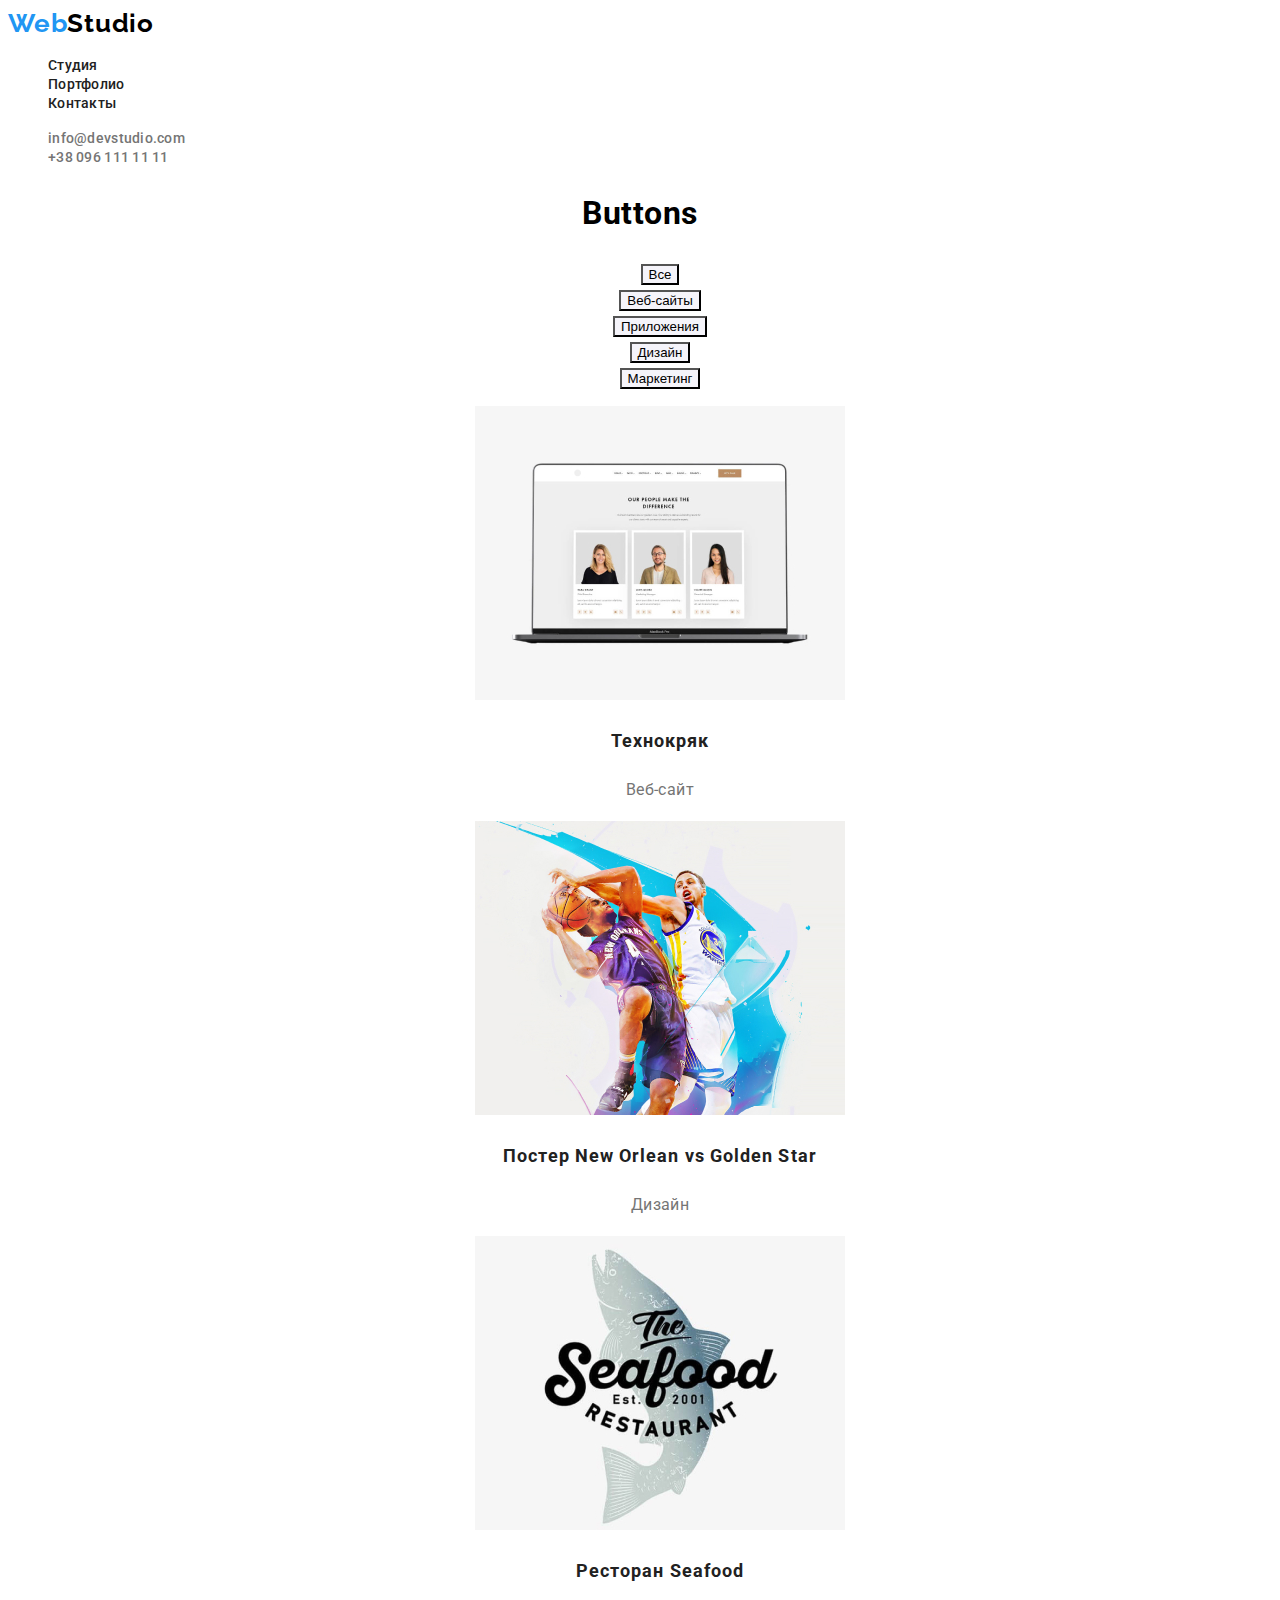
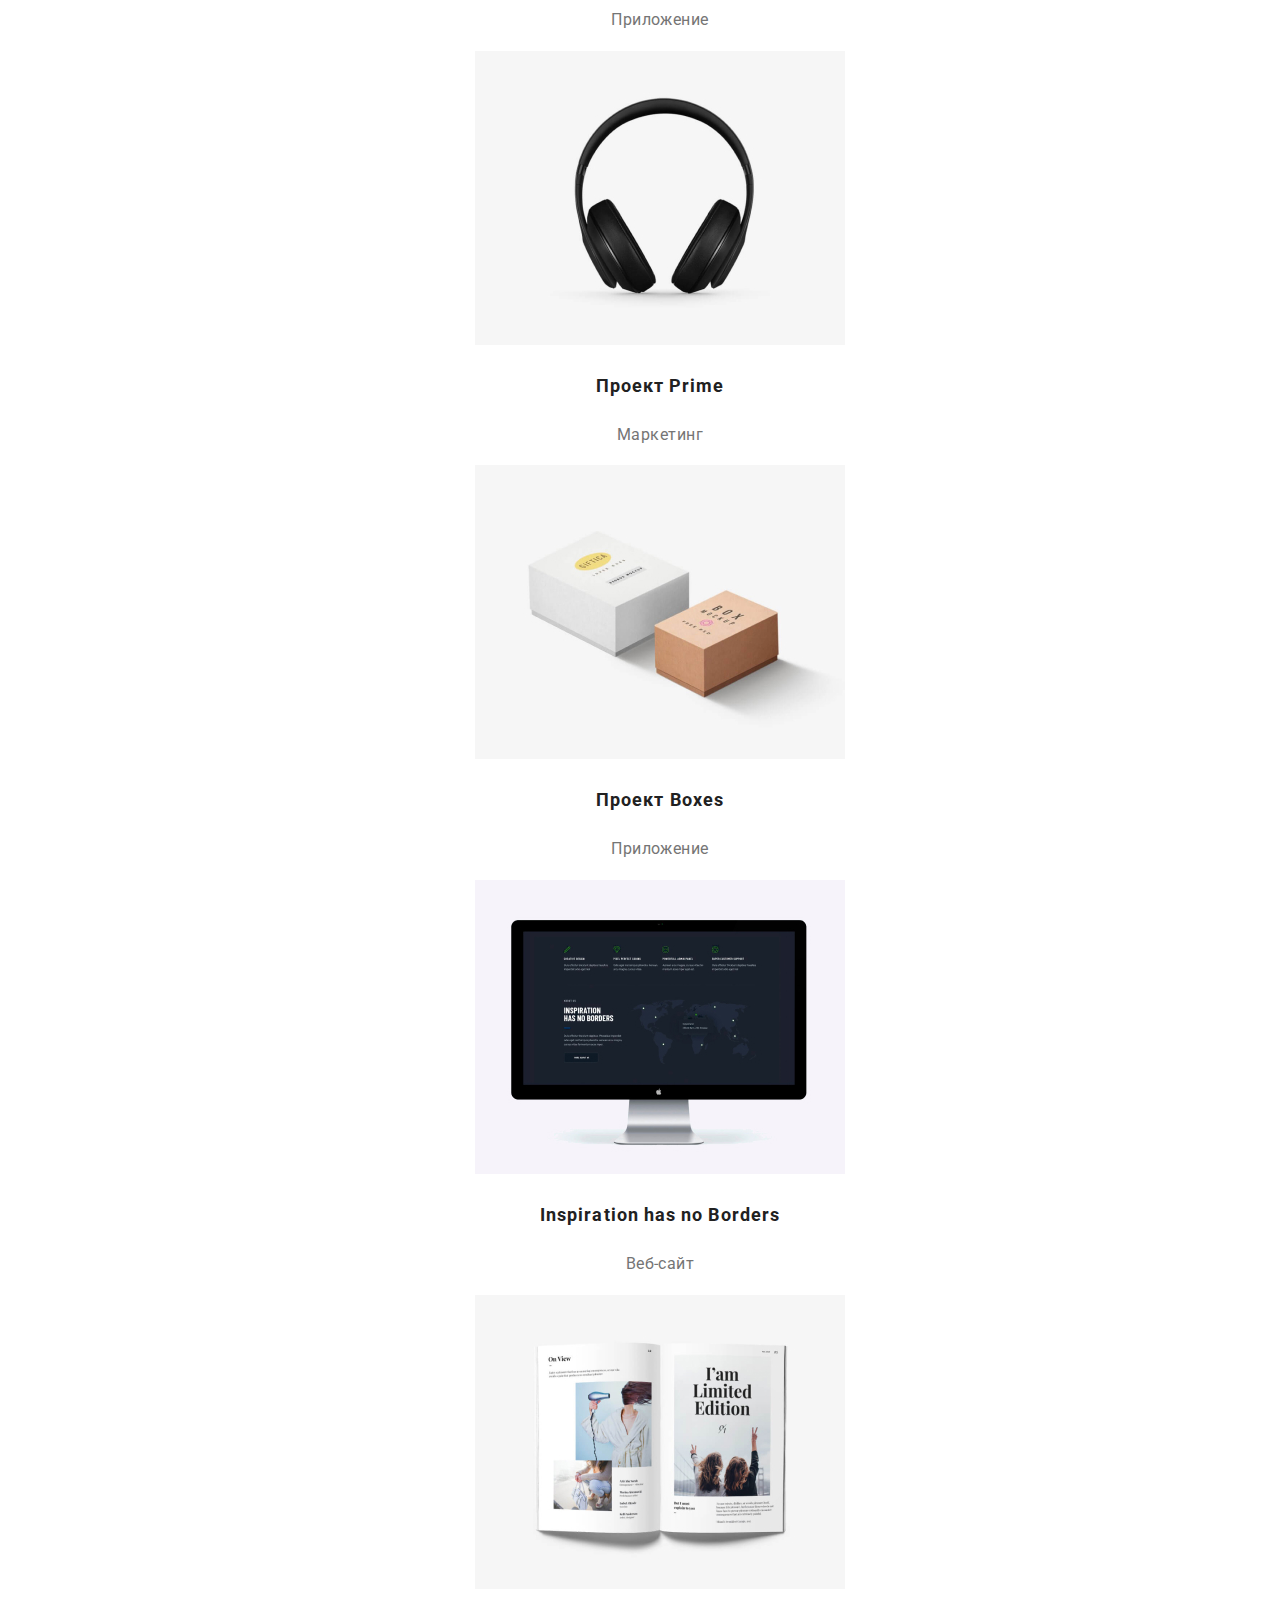
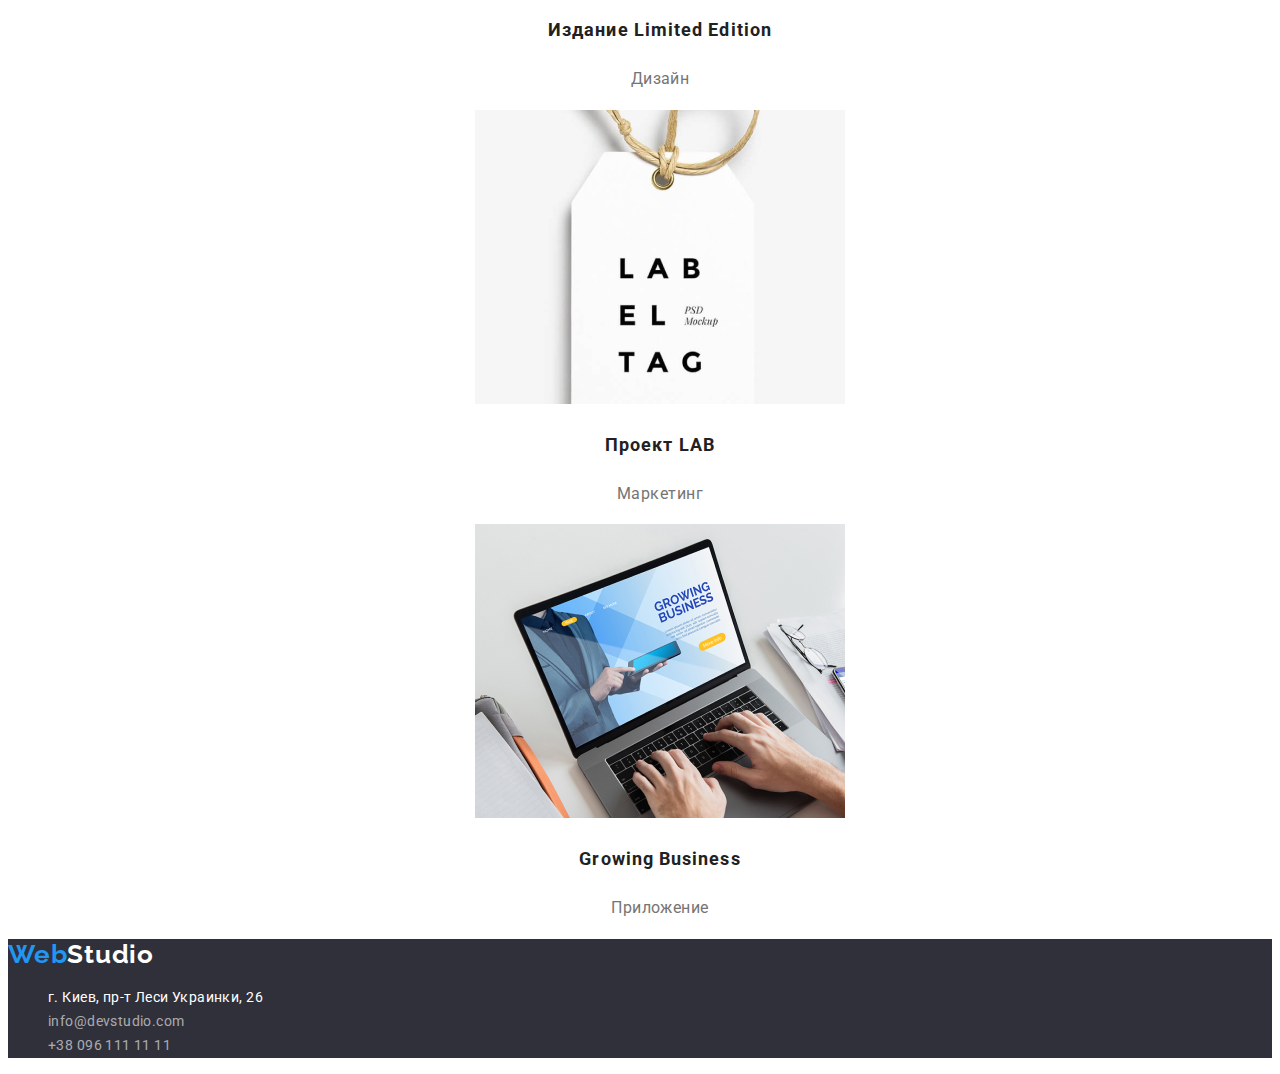
==== portfolio.html @ 96b34885 "Start" ====
<!DOCTYPE html>
<html lang="en">

<head>
    <meta charset="UTF-8">
    <meta http-equiv="X-UA-Compatible" content="IE=edge">
    <meta name="viewport" content="width=device-width, initial-scale=1.0">
    <title>Document</title>
    <link rel="preconnect" href="https://fonts.googleapis.com">
    <link rel="preconnect" href="https://fonts.gstatic.com" crossorigin>
    <link
        href="https://fonts.googleapis.com/css2?family=Raleway:wght@700&family=Roboto:wght@400;500;700;900&display=swap"
        rel="stylesheet">
    <link rel="stylesheet" href="./css/styles.css" />
</head>

<body>
    <header class="page-header">
        <nav class="navigation">
            <a class="logo link" href="./index.html"><span class="web">Web</span>Studio</a>

            <ul class="menu list">
                <li class="menu-item"><a class="menu-link link" href="./index.html">Студия</a></li>
                <li class="menu-item"><a class="menu-link link" href="./portfolio.html">Портфолио</a></li>
                <li class="menu-item"><a class="menu-link link" href="">Контакты</a></li>
            </ul>
        </nav>

        <ul class="list">
            <li class="menu-contact"><a class="mail link" href="mailto:info@devstudio.com">info@devstudio.com</a></li>
            <li class="menu-contact"><a class="phone-number link" href="tel:+380961111111">+38 096 111 11 11</a></li>

        </ul>


    </header>
    
    <main>
        <!--Список кнопок-->
<section class="buttons">
    <h1 class="main-button">Buttons</h1>

    <ul class="button-list list">
        <li class="button-item"><button class="button-portfolio button">Все</button></li>
        <li class="button-item"><button class="button-portfolio button">Веб-сайты</button></li>
        <li class="button-item"><button class="button-portfolio button">Приложения</button></li>
        <li class="button-item"><button class="button-portfolio button">Дизайн</button></li>
        <li class="button-item"><button class="button-portfolio button">Маркетинг</button></li>
    </ul>


    <!--Список работ-->

    <ul class="projects-list list">
        <li class="projects-item"><img src="./images/komputer.jpg" alt="ноутбук" width="370">
        <h2 class="project-name">Технокряк</h2>
        <p class="project-type">Веб-сайт</p>
        </li>

        <li class="projects-list list"><img src="./images/basketball.jpg" alt="баскетбол" width="370">
            <h2 class="project-name">Постер New Orlean vs Golden Star</h2>
            <p class="project-type">Дизайн</p>
        </li>

        <lic lass="projects-list list"><img src="./images/seafood.jpg" alt="лого Ресторан Seafood" width="370">
            <h2 class="project-name">Ресторан Seafood</h2>
            <p class="project-type">Приложение</p>
        </lic>

        <li class="projects-list list"><img src="./images/earphones.jpg" alt="наушники" width="370">
            <h2 class="project-name">Проект Prime</h2>
            <p class="project-type">Маркетинг</p>
        </li>

        <li class="projects-list list"><img src="./images/boxes.jpg" alt="две коробки" width="370">
            <h2 class="project-name">Проект Boxes</h2>
            <p class="project-type">Приложение</p>
        </li>

        <li class="projects-list list"><img src="./images/pk.jpg" alt="монитор" width="370">
            <h2 class="project-name">Inspiration has no Borders</h2>
            <p class="project-type">Веб-сайт</p>
        </li>

        <li class="projects-list list"><img src="./images/book.jpg" alt="журнал" width="370">
            <h2 class="project-name">Издание Limited Edition</h2>
            <p class="project-type">Дизайн</p>
        </li>

        <li class="projects-list list"><img src="./images/birka.jpg" alt="бирка" width="370">
            <h2 class="project-name">Проект LAB</h2>
            <p class="project-type">Маркетинг</p>
        </li>

        <li class="projects-list list"><img src="./images/laptop.jpg" alt="ноутбук" width="370">
            <h2 class="project-name">Growing Business</h2>
            <p class="project-type">Приложение</p>
        </li>
    </ul>

</section>
    </main>
    
    
    <!--футер-->
    
    <footer>
    
        <a class="logo web-footer link" href="./index.html">Web<span class="studio">Studio</span></Studio></a>

    
        <address class="adres">
    
            <ul class="adres-list list">
                <li class="adres-item"><a class="nav-link link" href="https://goo.gl/maps/8EkQ3KVRZ2arSs8y7">г. Киев, пр-т
                        Леси Украинки, 26</a></li>
                <li class="adres-item"><a class=" mail-link link" href="mailto:info@devstudio.com">info@devstudio.com</a>
                </li>
                <li class="adres-item"><a class="tel-link link" href="tel:+380961111111">+38 096 111 11 11</a></li>
    
            </ul>
    
        </address>
    
    
    
    
    </footer>
    </body>
    
    </html>
---- css/styles.css ----
:root {
    --accent-color:#2196F3;
    --accent-color-black:#212121;
    --accent-color-gray:#757575;
}




.list{
    list-style: none;
}

.link{
    text-decoration: none;
}

body{
    font-family: 'Roboto',sans-serif;
    font-weight: 500;
    

}

.logo{
    font-family: 'Raleway', sans-serif;
    font-weight: 700;
    font-size: 26px;
    line-height: 1.2;
   letter-spacing: 0.03em;
   color: #000;
}

.web{
    color:var(--accent-color);
}

.menu-link{
    
    
    
    font-size: 14px;
    line-height: 1.14;
    letter-spacing: 0.02em;
    
    color: var(--accent-color-black);
}

.menu-link:hover,
.menu-link:focus{
    color:var(--accent-color);
}

.phone-number{
    
    
    font-size: 14px;
    line-height: 1.14;
    letter-spacing: 0.02em;
    
    color:var(--accent-color-gray);
}

.mail{
    
    
    font-size: 14px;
    line-height: 1.14;
    letter-spacing: 0.02em;
    
    color:var(--accent-color-gray);
}

.phone-number:hover,
.phone-number:focus{
    color:var(--accent-color);;
}

.mail:hover,
.mail:focus {
    color:var(--accent-color);
}

/*hero*/

.hero{
    text-transform: uppercase;
    background-color: #2F303A;
}

.hero-text{
    
   
    font-weight: 900;
    font-size: 44px;
    line-height: 1.36;
    letter-spacing: 0.06em;
    color: #FFFFFF;
}

.modal-btn{
    
   
    font-weight: 700;
    font-size: 16px;
    line-height: 1.875;
    letter-spacing: 0.06em;
    cursor: pointer;
    color: #FFFFFF;
    background: var(--accent-color);
}
.modal-btn:hover,
.modal-btn:focus{
    background:var(--accent-color);
    color: #ffffff;
}

/*benefits*/

.suptitle-benefits{
    
    
    font-weight: 700;
    font-size: 14px;
    line-height: 1.14;
    letter-spacing: 0.03em;
    text-transform: uppercase;
    
    color: var(--accent-color-black);
}

.suptitle-benefits-list{
    
    
    font-weight: 400;
    font-size: 14px;
    line-height: 1.71;
    letter-spacing: 0.03em;
    
    color:var(--accent-color-gray);
}

/*our-work*/

.our-work{
    
    
    font-weight: 700;
    font-size: 36px;
    line-height: 1.66;
    text-align: center;
    letter-spacing: 0.03em;
    
    color: var(--accent-color-black);
}

/*our-team*/

.our-team-section{
    background: #F5F4FA;
}

.our-team-element{
    background: #FFFFFF;
}

.our-team{
    
    
    font-weight: 700;
    font-size: 36px;
    line-height: 1.16;
    text-align: center;
    letter-spacing: 0.03em;
    color: var(--accent-color-black);
    
}

.our-team-worker{
    
    
    
    font-size: 16px;
    line-height: 1.18;
    letter-spacing: 0.03em;
    
    color: var(--accent-color-black);
}

.our-team-prof{
    
    
    font-weight: 400;
    font-size: 16px;
    line-height: 1.18;
    letter-spacing: 0.03em;
    
    color:var(--accent-color-gray);
}

/*futter*/
footer{
    background-color: #2F303A;
}
.web-footer{
    color: var(--accent-color);
}

.studio{
    color: #FFFFFF;
}

.adres{
    font-style: normal;


}
.nav-link{
    
    
    font-weight: 400;
    font-size: 14px;
    line-height: 1.71;
    letter-spacing: 0.03em;
    
    color: #FFFFFF;
}

.nav-link:hover,
.nav-link:focus{
   color: var(--accent-color)
}

.mail-link {
    
    
    font-weight: 400;
    font-size: 14px;
    line-height: 1.71;
       
    letter-spacing: 0.03em;

    color: rgba(255, 255, 255, 0.6);
}

.mail-link:hover,
.mail-link:focus {
    color:var(--accent-color)
}

.tel-link {
    
    
    font-weight: 400;
    font-size: 14px;
    line-height: 1.71;
    letter-spacing: 0.03em;

    color: rgba(255, 255, 255, 0.6);
    ;
}

.tel-link:hover,
.tel-link:focus {
    color: var(--accent-color)
}

/*----------portfolio---------*/

/*---body---*/

.buttons{
    
    font-size: 16px;
    line-height: 1.62;
    text-align: center;
    letter-spacing: 0.03em;
    
    *color: #FFFFFF;
    
    
}

.button-portfolio{
    background: #F5F4FA;
}

.button-portfolio:hover,
.button-portfolio:focus{
    color: #FFFFFF;
    background: var(--accent-color);
    cursor: pointer;
}

/*---projects---*/

.project-name {
    
    font-weight: 700;
    font-size: 18px;
    line-height: 2;
    letter-spacing: 0.06em;
    
    color:var(--accent-color-black);

}

.project-type{
    
    font-weight: 400;
    font-size: 16px;
    line-height: 1.87;
    letter-spacing: 0.03em;
    
    color: var(--accent-color-gray);
}
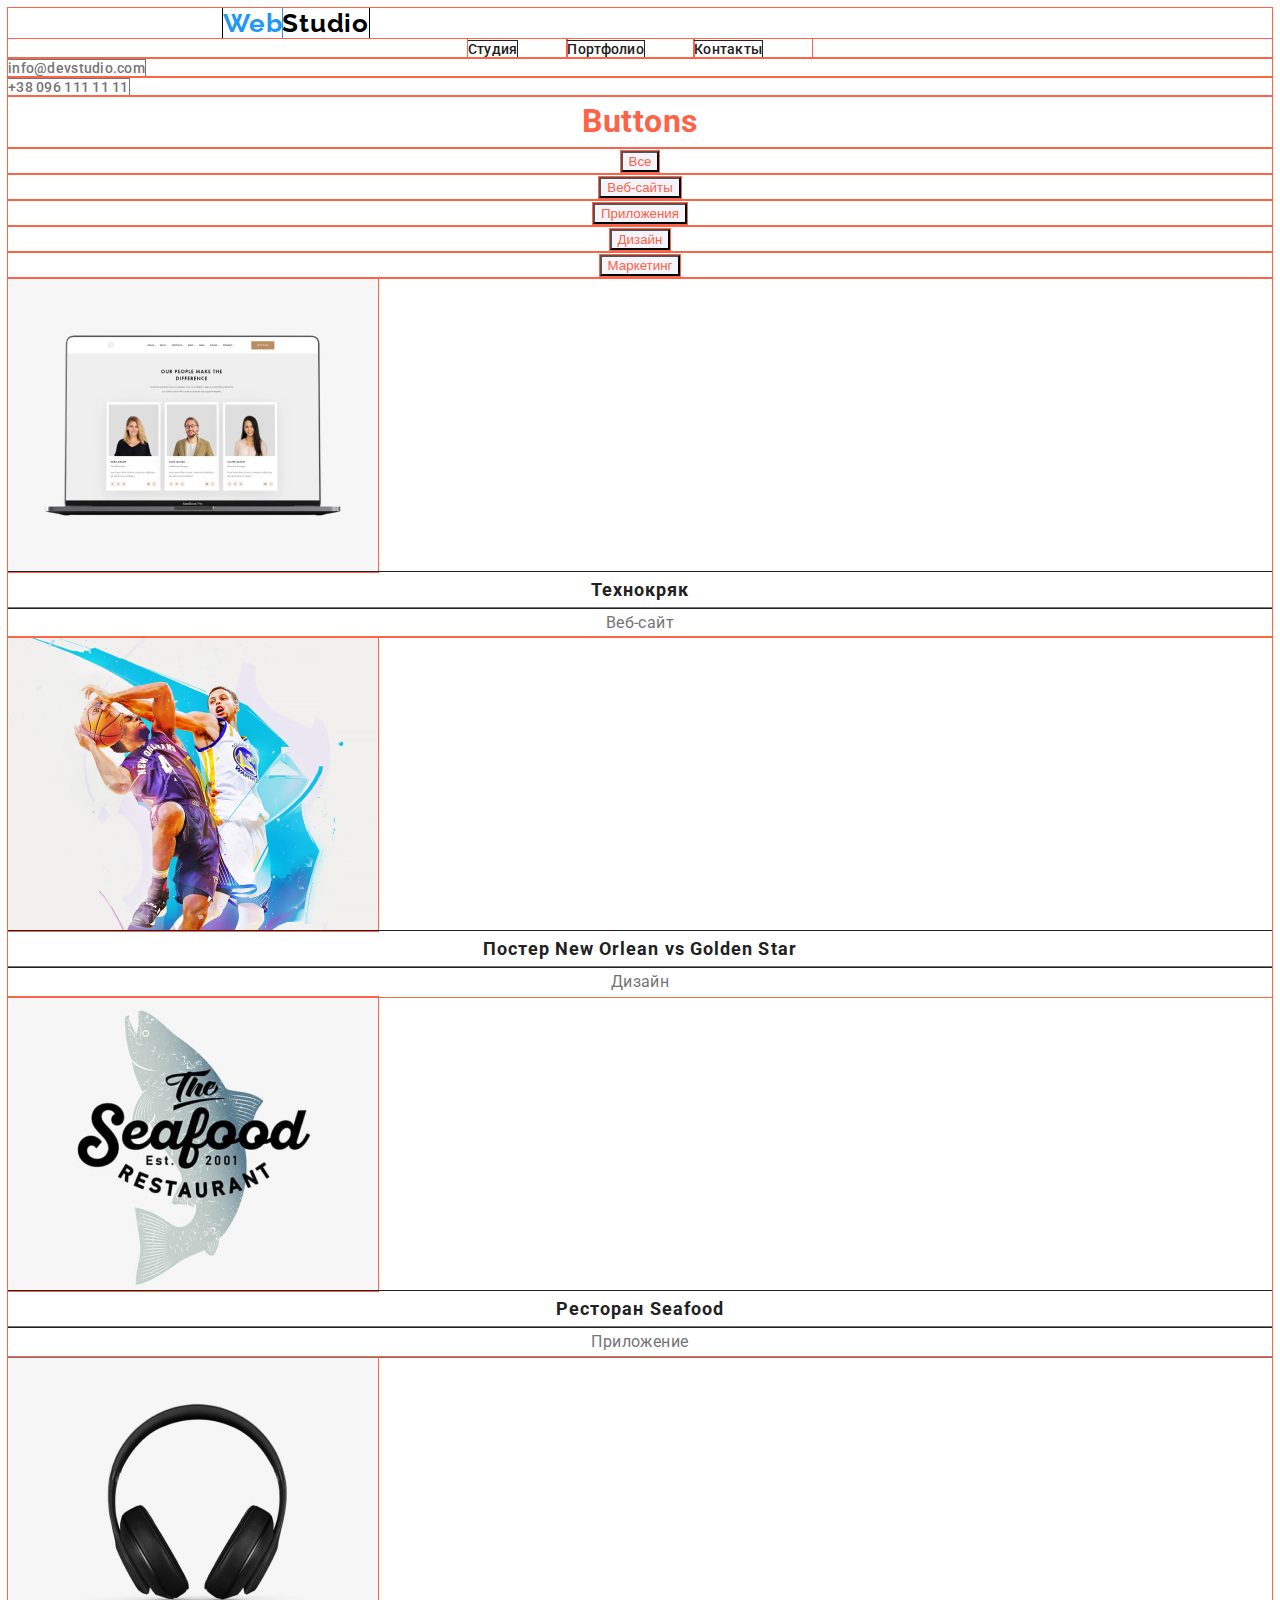
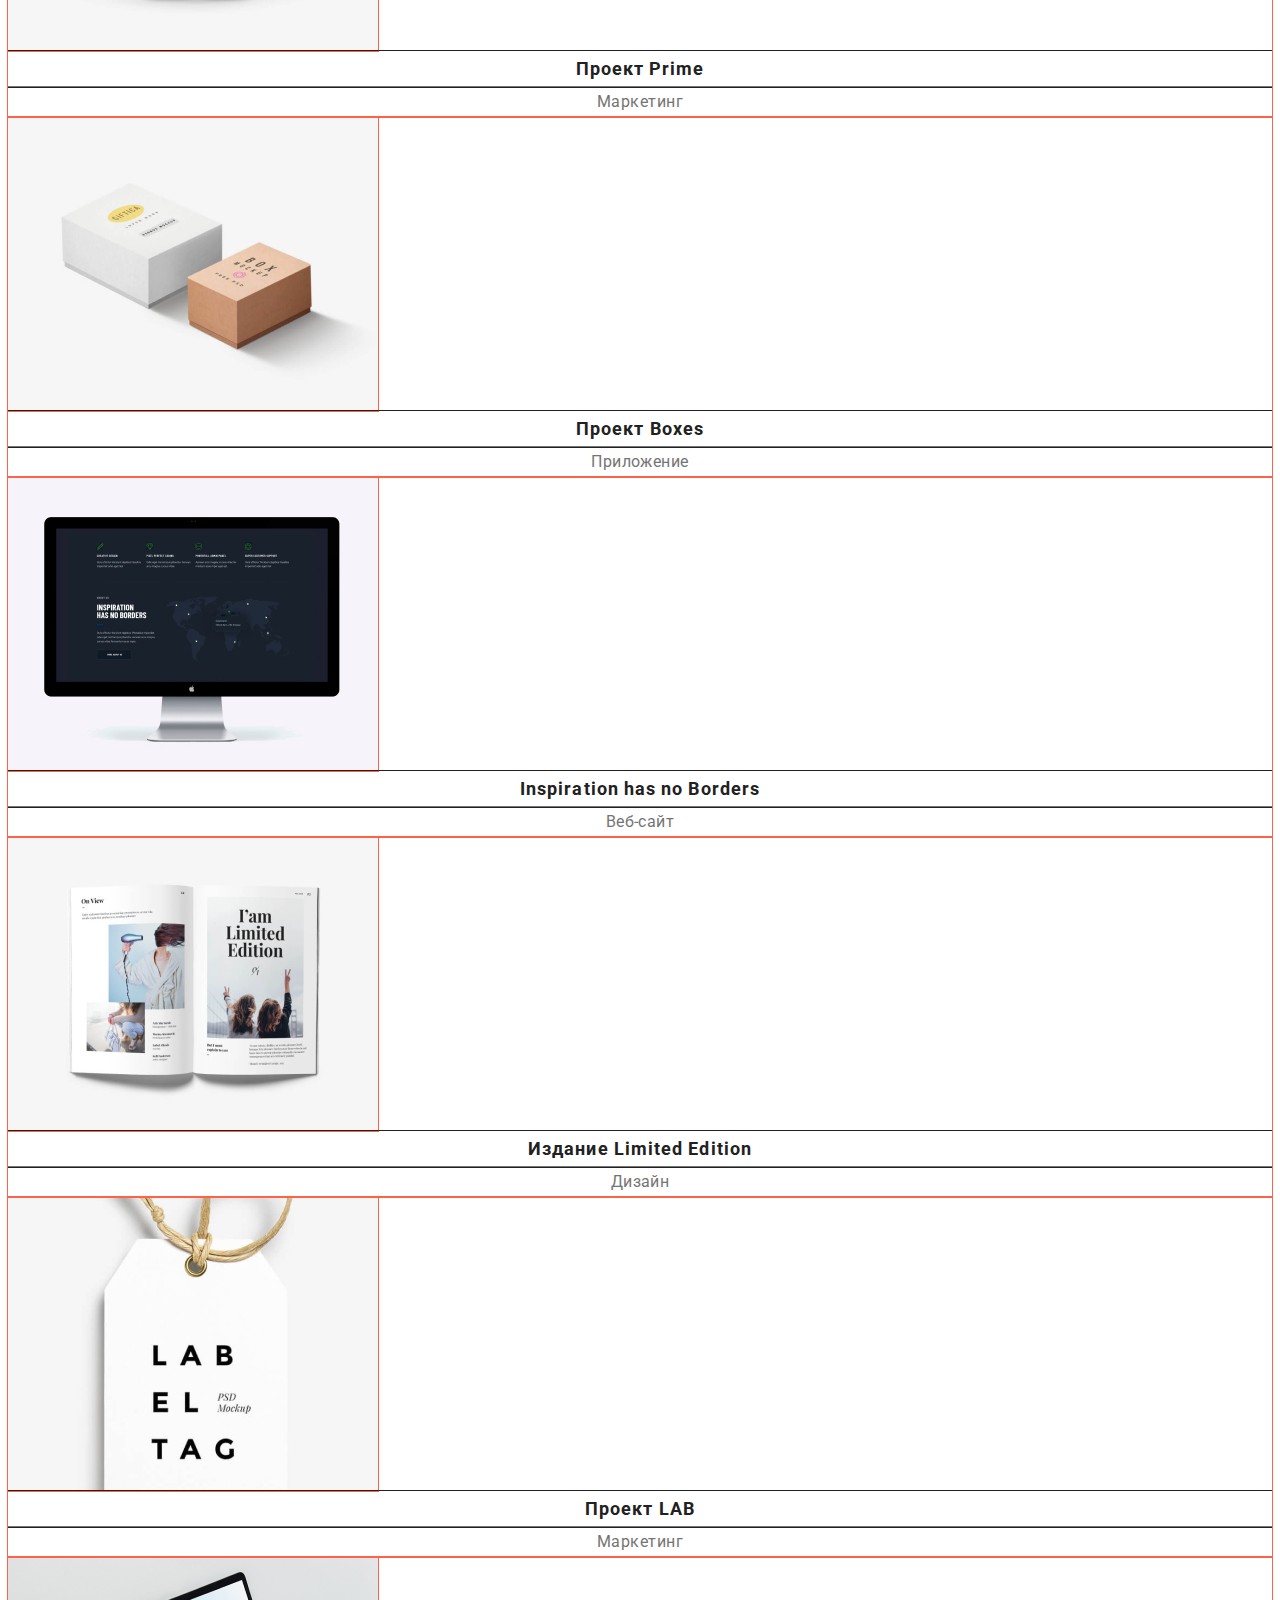
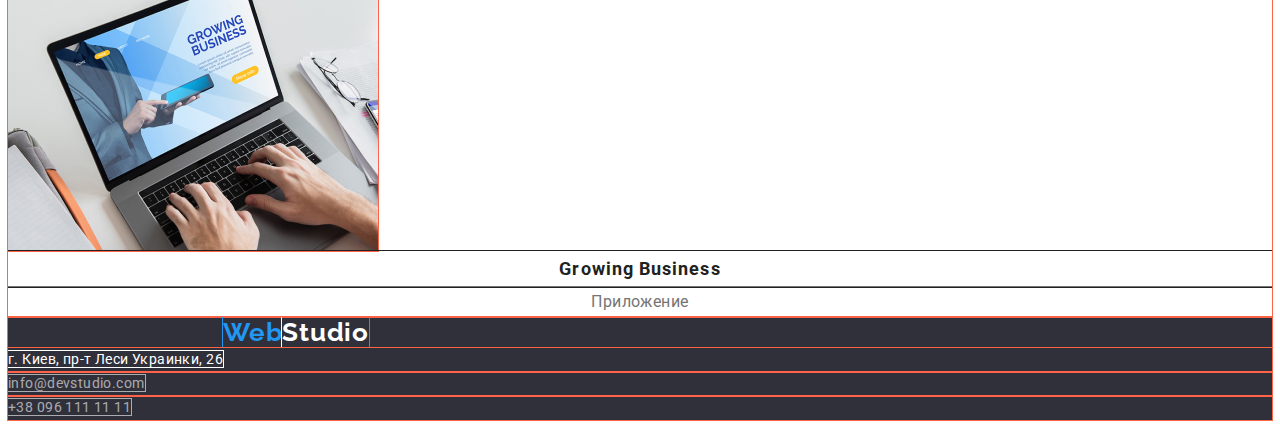
==== commit b0316881: "start home work 3" ====
--- a/portfolio.html
+++ b/portfolio.html
@@ -11,6 +11,10 @@
     <link
         href="https://fonts.googleapis.com/css2?family=Raleway:wght@700&family=Roboto:wght@400;500;700;900&display=swap"
         rel="stylesheet">
+
+        <link rel="stylesheet" href="https://cdnjs.cloudflare.com/ajax/libs/modern-normalize/1.1.0/modern-normalize.min.css"
+            integrity="sha512-wpPYUAdjBVSE4KJnH1VR1HeZfpl1ub8YT/NKx4PuQ5NmX2tKuGu6U/JRp5y+Y8XG2tV+wKQpNHVUX03MfMFn9Q=="
+            crossorigin="anonymous" referrerpolicy="no-referrer" />
     <link rel="stylesheet" href="./css/styles.css" />
 </head>
 
--- a/css/styles.css
+++ b/css/styles.css
@@ -4,6 +4,24 @@
     --accent-color-gray:#757575;
 }
 
+h1,h2,h3,h4,h5,h6,p {
+    margin-top: 0;
+    margin-bottom: 0;
+}
+
+ul,ol{
+    margin-top: 0;
+    margin-bottom: 0;
+    padding-left: 0;
+}
+
+img{
+    display: block;
+}
+
+*{
+    outline: 1px solid;color: tomato;
+}
 
 
 
@@ -29,19 +47,34 @@
     line-height: 1.2;
    letter-spacing: 0.03em;
    color: #000;
+  
+   margin-left: 215px;
+   margin-top: 24px;
+   margin-right: 93px;
+   margin-bottom: 25px;
 }
 
 .web{
     color:var(--accent-color);
 }
 
+.menu{
+    display: flex;
+    flex-direction: row;
+    justify-content: center;
+    
+   
+}
+
 .menu-link{
-    
-    
     
     font-size: 14px;
     line-height: 1.14;
     letter-spacing: 0.02em;
+    margin-top: 32px;
+    margin-right: 50px;
+    margin-bottom: 32px;
+    
     
     color: var(--accent-color-black);
 }
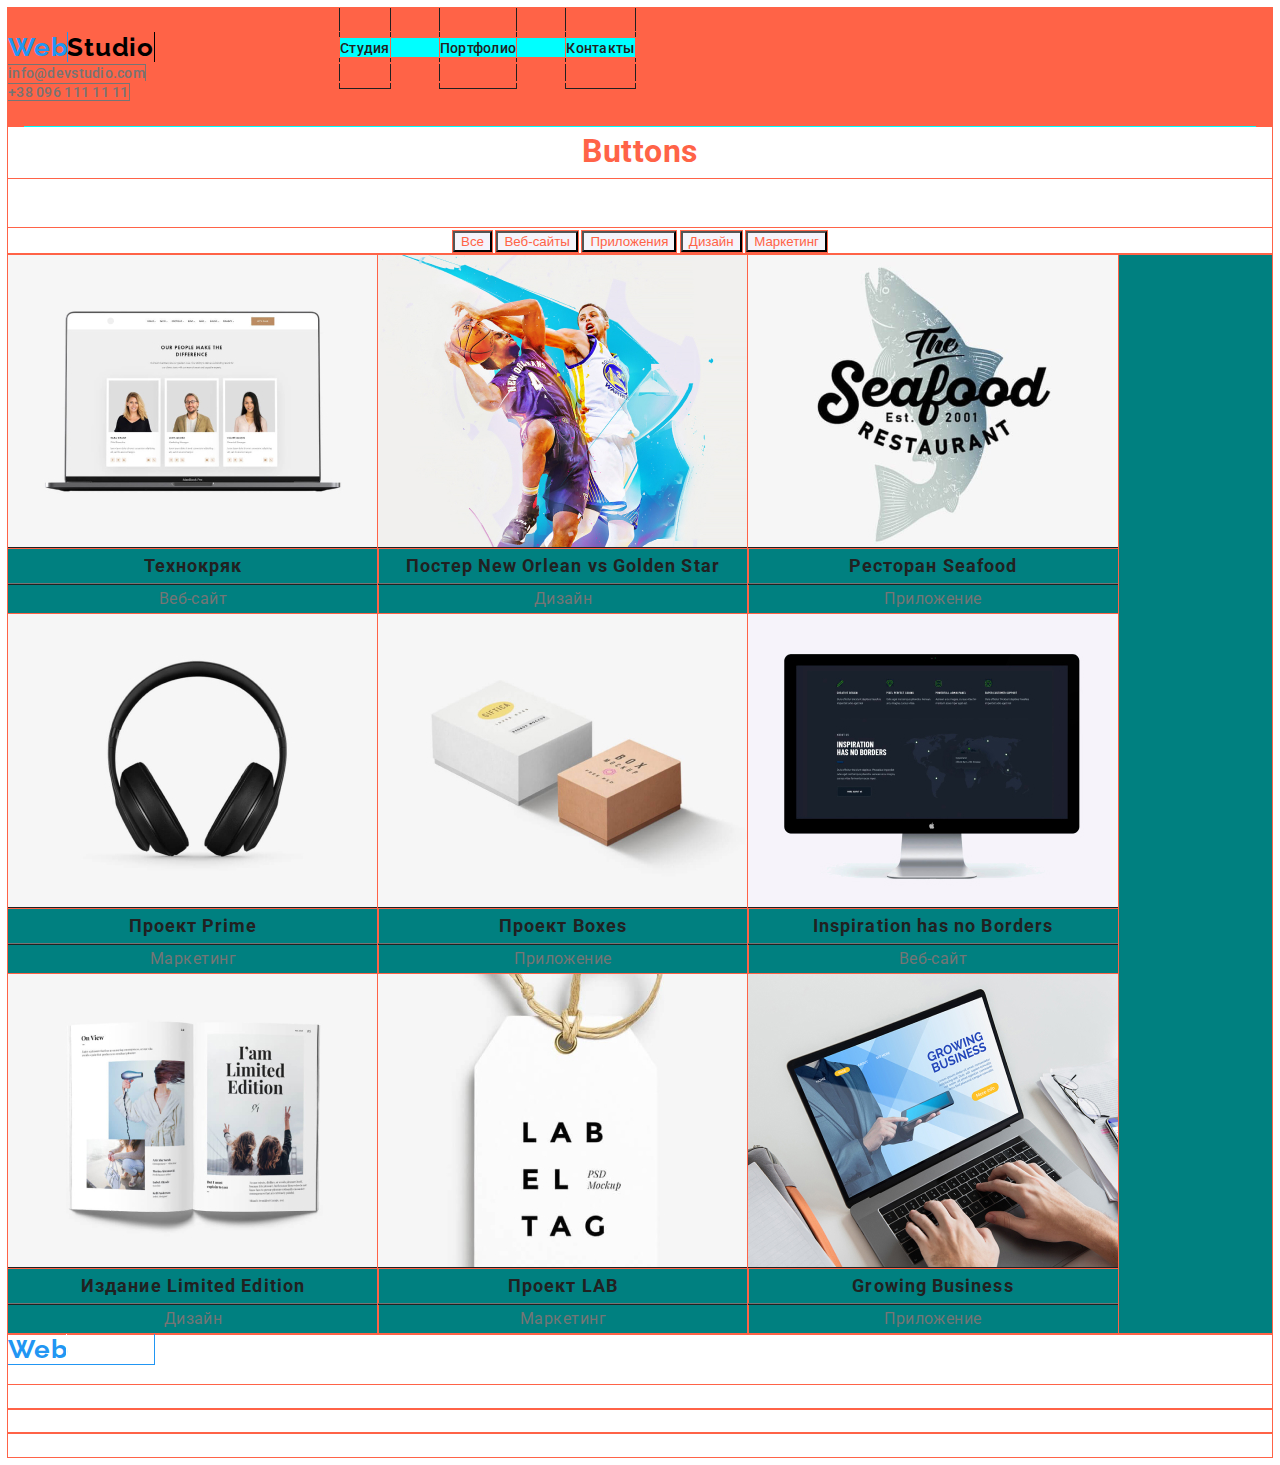
==== commit 8d436996: "aaa" ====
--- a/portfolio.html
+++ b/portfolio.html
@@ -42,6 +42,7 @@
     <main>
         <!--Список кнопок-->
 <section class="buttons">
+    <div class="container"></div>
     <h1 class="main-button">Buttons</h1>
 
     <ul class="button-list list">
@@ -61,46 +62,47 @@
         <p class="project-type">Веб-сайт</p>
         </li>
 
-        <li class="projects-list list"><img src="./images/basketball.jpg" alt="баскетбол" width="370">
+        <li class="projects-item list"><img src="./images/basketball.jpg" alt="баскетбол" width="370">
             <h2 class="project-name">Постер New Orlean vs Golden Star</h2>
             <p class="project-type">Дизайн</p>
         </li>
 
-        <lic lass="projects-list list"><img src="./images/seafood.jpg" alt="лого Ресторан Seafood" width="370">
+        <li class="projects-item list"><img src="./images/seafood.jpg" alt="лого Ресторан Seafood" width="370">
             <h2 class="project-name">Ресторан Seafood</h2>
             <p class="project-type">Приложение</p>
-        </lic>
+        </li>
 
-        <li class="projects-list list"><img src="./images/earphones.jpg" alt="наушники" width="370">
+        <li class="projects-item list"><img src="./images/earphones.jpg" alt="наушники" width="370">
             <h2 class="project-name">Проект Prime</h2>
             <p class="project-type">Маркетинг</p>
         </li>
 
-        <li class="projects-list list"><img src="./images/boxes.jpg" alt="две коробки" width="370">
+        <li class="projects-item list"><img src="./images/boxes.jpg" alt="две коробки" width="370">
             <h2 class="project-name">Проект Boxes</h2>
             <p class="project-type">Приложение</p>
         </li>
 
-        <li class="projects-list list"><img src="./images/pk.jpg" alt="монитор" width="370">
+        <li class="projects-item list"><img src="./images/pk.jpg" alt="монитор" width="370">
             <h2 class="project-name">Inspiration has no Borders</h2>
             <p class="project-type">Веб-сайт</p>
         </li>
 
-        <li class="projects-list list"><img src="./images/book.jpg" alt="журнал" width="370">
+        <li class="projects-item list"><img src="./images/book.jpg" alt="журнал" width="370">
             <h2 class="project-name">Издание Limited Edition</h2>
             <p class="project-type">Дизайн</p>
         </li>
 
-        <li class="projects-list list"><img src="./images/birka.jpg" alt="бирка" width="370">
+        <li class="projects-item list"><img src="./images/birka.jpg" alt="бирка" width="370">
             <h2 class="project-name">Проект LAB</h2>
             <p class="project-type">Маркетинг</p>
         </li>
 
-        <li class="projects-list list"><img src="./images/laptop.jpg" alt="ноутбук" width="370">
+        <li class="projects-item list"><img src="./images/laptop.jpg" alt="ноутбук" width="370">
             <h2 class="project-name">Growing Business</h2>
             <p class="project-type">Приложение</p>
         </li>
     </ul>
+    </div>
 
 </section>
     </main>
--- a/css/styles.css
+++ b/css/styles.css
@@ -17,6 +17,7 @@
 
 img{
     display: block;
+    
 }
 
 *{
@@ -39,6 +40,37 @@
     
 
 }
+
+.container{
+    width: 1200px;
+    margin-left: auto;
+    margin-right: auto;
+    padding-left: 15px;
+    padding-right: 15px;
+    color: aqua;
+}
+
+
+
+.page-header-container{
+    display: flex;
+    align-items: center;
+    
+}
+
+
+
+
+
+
+
+.page-header{
+    padding-top: 24px;
+    padding-bottom: 25px;
+    background-color: tomato;
+    
+}
+
 
 .logo{
     font-family: 'Raleway', sans-serif;
@@ -48,22 +80,33 @@
    letter-spacing: 0.03em;
    color: #000;
   
-   margin-left: 215px;
-   margin-top: 24px;
    margin-right: 93px;
-   margin-bottom: 25px;
+   
+   
 }
 
 .web{
     color:var(--accent-color);
 }
 
+.navigation{
+    display: flex;
+    align-items: center;
+}
+
 .menu{
     display: flex;
-    flex-direction: row;
-    justify-content: center;
-    
-   
+  
+   background-color: aqua;
+   margin-left: 93px;
+   
+   
+}
+
+
+.menu-item:not(:last-child){
+    margin-right: 50px;
+
 }
 
 .menu-link{
@@ -71,9 +114,10 @@
     font-size: 14px;
     line-height: 1.14;
     letter-spacing: 0.02em;
-    margin-top: 32px;
-    margin-right: 50px;
-    margin-bottom: 32px;
+   
+    padding-top: 32px;
+    padding-bottom: 32px;
+    
     
     
     color: var(--accent-color-black);
@@ -84,12 +128,24 @@
     color:var(--accent-color);
 }
 
+.contact-list{
+    display: flex;
+    margin-left: auto;
+}
+
+.contact-list .menu-contact+.menu-contact{
+    margin-left: 50px;
+}
+
+
+
 .phone-number{
     
     
     font-size: 14px;
     line-height: 1.14;
     letter-spacing: 0.02em;
+    /*margin-right: 215px;*/
     
     color:var(--accent-color-gray);
 }
@@ -100,6 +156,8 @@
     font-size: 14px;
     line-height: 1.14;
     letter-spacing: 0.02em;
+    margin-left:auto;
+    margin-right: 50px;
     
     color:var(--accent-color-gray);
 }
@@ -116,23 +174,42 @@
 
 /*hero*/
 
+
+
 .hero{
     text-transform: uppercase;
     background-color: #2F303A;
+    margin: 0 auto;
+    text-align: center;
+    padding: 94px 0;
+    
+    
+    
 }
 
 .hero-text{
-    
-   
     font-weight: 900;
     font-size: 44px;
     line-height: 1.36;
     letter-spacing: 0.06em;
     color: #FFFFFF;
-}
+    margin-left: auto;
+    margin-right: auto;
+    width: 696px;
+    margin-bottom: 30px;
+    
+    
+}
+
 
 .modal-btn{
-    
+    min-width: 136px;
+    padding-left: 32px;
+    padding-top: 10px;
+    padding-right: 32px;
+    padding-bottom: 10px;
+    
+    border-radius:4px;
    
     font-weight: 700;
     font-size: 16px;
@@ -141,6 +218,11 @@
     cursor: pointer;
     color: #FFFFFF;
     background: var(--accent-color);
+    
+    
+    
+    
+    
 }
 .modal-btn:hover,
 .modal-btn:focus{
@@ -150,6 +232,31 @@
 
 /*benefits*/
 
+.benefits{
+    background-color: #E5E5E5;
+    padding-top: 94px;
+    padding-bottom: 94px;
+    background-color: tomato;
+}
+
+.benefits-list{
+    display: flex;
+}
+
+.main-benefits{
+    width: 270px;
+    margin-right: 30px;
+    flex-wrap: wrap;
+    
+}
+.main-benefits:nth-child(4n){
+    margin-right: 0;
+}
+
+.main-benefits:nth-last-child(-n+4){
+    margin-bottom: 0;
+}
+
 .suptitle-benefits{
     
     
@@ -175,8 +282,15 @@
 
 /*our-work*/
 
+.our-work-section{
+    margin-bottom: 94px;
+    padding: 94px 0;
+    
+}
+
 .our-work{
-    
+    margin-top: 94px;
+    margin-bottom: 50px;
     
     font-weight: 700;
     font-size: 36px;
@@ -187,17 +301,64 @@
     color: var(--accent-color-black);
 }
 
+.our-work-list{
+    display:flex;
+    width: 370px;
+   
+    
+
+}
+
+.our-work-img{
+    margin-right: 30px;
+}
+
+.our-work-img:nth-child(3n) {
+    margin-right: 0;
+}
+
 /*our-team*/
 
-.our-team-section{
+
+.our-team-sections{
     background: #F5F4FA;
+    padding: 94px 0;
+    
+}
+
+.our-team-list{
+    background-color: aqua;
+    display: flex;
+    margin-top: 50px;
+    text-align: center;
+    
+}
+
+.our-team-worker{
+    margin-top: 30px;
+    
+}
+
+.our-team-prof{
+    margin-top: 10px;
+
 }
 
 .our-team-element{
     background: #FFFFFF;
+    margin-right: 30px;
+}
+.our-team-element:nth-child(4n) {
+        margin-right: 0;
+    }
+    
+.our-team-element:nth-last-child(-n+4) {
+        margin-bottom: 0;
 }
 
 .our-team{
+
+    
     
     
     font-weight: 700;
@@ -232,11 +393,16 @@
 }
 
 /*futter*/
-footer{
+.footer{
     background-color: #2F303A;
-}
+    padding: 94px 0;
+}
+
+
 .web-footer{
     color: var(--accent-color);
+    margin-top: 60px;
+   
 }
 
 .studio{
@@ -245,6 +411,7 @@
 
 .adres{
     font-style: normal;
+    margin-top: 20px;
 
 
 }
@@ -257,6 +424,8 @@
     letter-spacing: 0.03em;
     
     color: #FFFFFF;
+
+    margin-bottom: 9px;
 }
 
 .nav-link:hover,
@@ -266,7 +435,7 @@
 
 .mail-link {
     
-    
+    margin-bottom: 60px;
     font-weight: 400;
     font-size: 14px;
     line-height: 1.71;
@@ -310,12 +479,23 @@
     letter-spacing: 0.03em;
     
     *color: #FFFFFF;
-    
-    
-}
-
+
+   
+  
+    
+    
+}
+.button-list{
+    margin-top: 50px;
+
+    justify-content: center;
+}
+.button-item{
+    display:inline;
+}
 .button-portfolio{
     background: #F5F4FA;
+    
 }
 
 .button-portfolio:hover,
@@ -338,6 +518,21 @@
 
 }
 
+.projects-item{
+   
+    
+    
+}
+
+.projects-list{
+    display:flex;
+    flex-wrap: wrap;
+    
+    background-color: teal;
+    
+}
+
+
 .project-type{
     
     font-weight: 400;
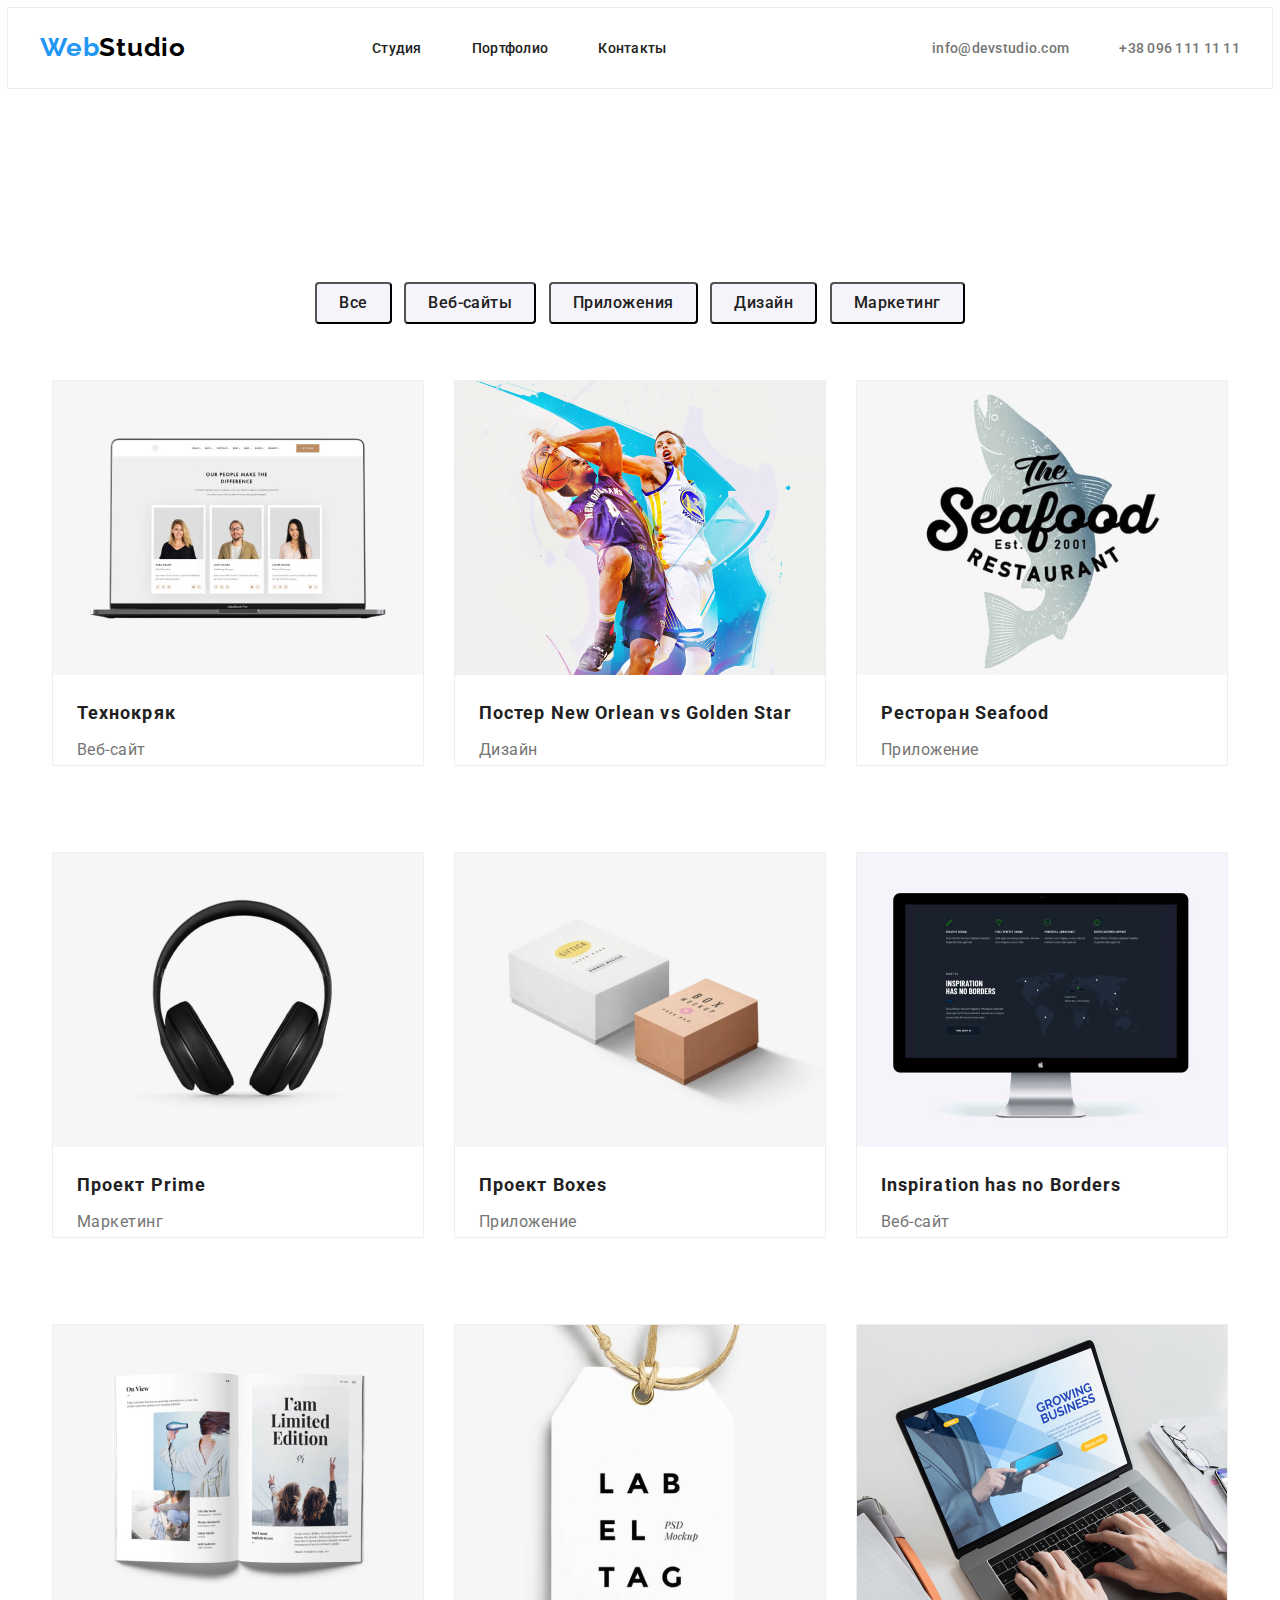
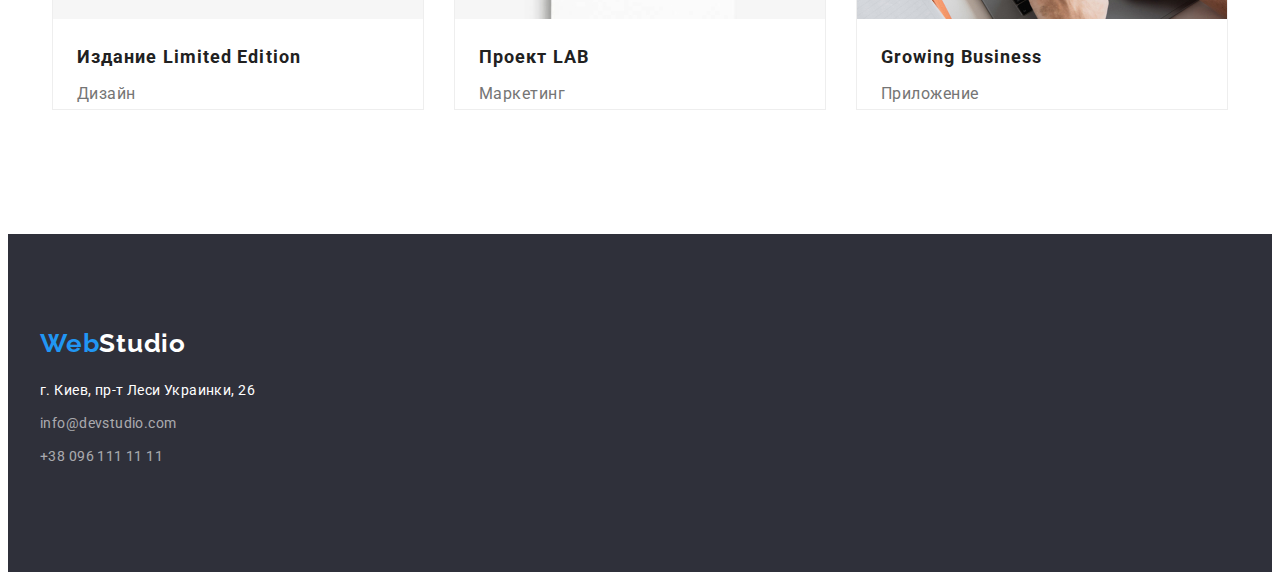
==== commit 44c780fe: "finish" ====
--- a/portfolio.html
+++ b/portfolio.html
@@ -20,33 +20,35 @@
 
 <body>
     <header class="page-header">
-        <nav class="navigation">
-            <a class="logo link" href="./index.html"><span class="web">Web</span>Studio</a>
-
-            <ul class="menu list">
-                <li class="menu-item"><a class="menu-link link" href="./index.html">Студия</a></li>
-                <li class="menu-item"><a class="menu-link link" href="./portfolio.html">Портфолио</a></li>
-                <li class="menu-item"><a class="menu-link link" href="">Контакты</a></li>
+        <div class="container page-header-container">
+            <nav class="navigation">
+                <a class="logo link" href="./index.html"><span class="web">Web</span>Studio</a>
+    
+                <ul class="menu list">
+                    <li class="menu-item"><a class="menu-link link" href="./index.html">Студия</a></li>
+                    <li class="menu-item"><a class="menu-link link" href="./portfolio.html">Портфолио</a></li>
+                    <li class="menu-item"><a class="menu-link link" href="">Контакты</a></li>
+                </ul>
+            </nav>
+    
+            <ul class="contact-list list">
+                <li class="menu-contact"><a class="mail link" href="mailto:info@devstudio.com">info@devstudio.com</a></li>
+                <li class="menu-contact"><a class="phone-number link" href="tel:+380961111111">+38 096 111 11 11</a></li>
+    
             </ul>
-        </nav>
-
-        <ul class="list">
-            <li class="menu-contact"><a class="mail link" href="mailto:info@devstudio.com">info@devstudio.com</a></li>
-            <li class="menu-contact"><a class="phone-number link" href="tel:+380961111111">+38 096 111 11 11</a></li>
-
-        </ul>
-
-
+        </div>
+    
+    
     </header>
     
     <main>
         <!--Список кнопок-->
-<section class="buttons">
+<section class="buttons section">
     <div class="container"></div>
-    <h1 class="main-button">Buttons</h1>
+    <!--<h1 class="main-button">Buttons</h1>-->
 
     <ul class="button-list list">
-        <li class="button-item"><button class="button-portfolio button">Все</button></li>
+        <li class="button-item"><button class="button-portfolio button button-all">Все</button></li>
         <li class="button-item"><button class="button-portfolio button">Веб-сайты</button></li>
         <li class="button-item"><button class="button-portfolio button">Приложения</button></li>
         <li class="button-item"><button class="button-portfolio button">Дизайн</button></li>
@@ -57,7 +59,7 @@
     <!--Список работ-->
 
     <ul class="projects-list list">
-        <li class="projects-item"><img src="./images/komputer.jpg" alt="ноутбук" width="370">
+        <li class="projects-item list"><img src="./images/komputer.jpg" alt="ноутбук" width="370">
         <h2 class="project-name">Технокряк</h2>
         <p class="project-type">Веб-сайт</p>
         </li>
@@ -101,6 +103,7 @@
             <h2 class="project-name">Growing Business</h2>
             <p class="project-type">Приложение</p>
         </li>
+        
     </ul>
     </div>
 
@@ -110,23 +113,26 @@
     
     <!--футер-->
     
-    <footer>
+    <footer class="footer">
+        <div class="container">
     
-        <a class="logo web-footer link" href="./index.html">Web<span class="studio">Studio</span></Studio></a>
-
     
-        <address class="adres">
     
-            <ul class="adres-list list">
-                <li class="adres-item"><a class="nav-link link" href="https://goo.gl/maps/8EkQ3KVRZ2arSs8y7">г. Киев, пр-т
-                        Леси Украинки, 26</a></li>
-                <li class="adres-item"><a class=" mail-link link" href="mailto:info@devstudio.com">info@devstudio.com</a>
-                </li>
-                <li class="adres-item"><a class="tel-link link" href="tel:+380961111111">+38 096 111 11 11</a></li>
+            <a class="logo web-footer link" href="./index.html">Web<span class="studio">Studio</span></Studio></a>
     
-            </ul>
+            <address class="adres">
     
-        </address>
+                <ul class="adres-list list">
+                    <li class="adres-item"><a class="nav-link link" href="https://goo.gl/maps/8EkQ3KVRZ2arSs8y7">г. Киев,
+                            пр-т Леси Украинки, 26</a></li>
+                    <li class="adres-item"><a class="mail-link link" href="mailto:info@devstudio.com">info@devstudio.com</a>
+                    </li>
+                    <li class="adres-item"><a class="tel-link link" href="tel:+380961111111">+38 096 111 11 11</a></li>
+    
+                </ul>
+    
+            </address>
+        </div>
     
     
     
--- a/css/styles.css
+++ b/css/styles.css
@@ -20,9 +20,9 @@
     
 }
 
-*{
+/**{
     outline: 1px solid;color: tomato;
-}
+}*/
 
 
 
@@ -47,27 +47,24 @@
     margin-right: auto;
     padding-left: 15px;
     padding-right: 15px;
-    color: aqua;
-}
-
-
+    
+}
+
+.section{
+    padding: 94px 0;
+
+}
 
 .page-header-container{
     display: flex;
     align-items: center;
-    
-}
-
-
-
-
-
-
+}
 
 .page-header{
     padding-top: 24px;
     padding-bottom: 25px;
-    background-color: tomato;
+    background: #FFFFFF;
+    outline: 1px solid #ECECEC;
     
 }
 
@@ -96,30 +93,20 @@
 
 .menu{
     display: flex;
-  
-   background-color: aqua;
-   margin-left: 93px;
+    margin-left: 93px;
    
-   
-}
-
+}
 
 .menu-item:not(:last-child){
     margin-right: 50px;
-
 }
 
 .menu-link{
-    
     font-size: 14px;
     line-height: 1.14;
     letter-spacing: 0.02em;
-   
-    padding-top: 32px;
-    padding-bottom: 32px;
-    
-    
-    
+    /*padding-top:    32px;
+    padding-bottom: 32px;*/
     color: var(--accent-color-black);
 }
 
@@ -137,28 +124,18 @@
     margin-left: 50px;
 }
 
-
-
 .phone-number{
-    
-    
     font-size: 14px;
     line-height: 1.14;
     letter-spacing: 0.02em;
-    /*margin-right: 215px;*/
-    
     color:var(--accent-color-gray);
 }
 
 .mail{
-    
-    
     font-size: 14px;
     line-height: 1.14;
     letter-spacing: 0.02em;
     margin-left:auto;
-    margin-right: 50px;
-    
     color:var(--accent-color-gray);
 }
 
@@ -181,9 +158,6 @@
     background-color: #2F303A;
     margin: 0 auto;
     text-align: center;
-    padding: 94px 0;
-    
-    
     
 }
 
@@ -198,7 +172,6 @@
     width: 696px;
     margin-bottom: 30px;
     
-    
 }
 
 
@@ -219,10 +192,6 @@
     color: #FFFFFF;
     background: var(--accent-color);
     
-    
-    
-    
-    
 }
 .modal-btn:hover,
 .modal-btn:focus{
@@ -236,7 +205,6 @@
     background-color: #E5E5E5;
     padding-top: 94px;
     padding-bottom: 94px;
-    background-color: tomato;
 }
 
 .benefits-list{
@@ -270,8 +238,6 @@
 }
 
 .suptitle-benefits-list{
-    
-    
     font-weight: 400;
     font-size: 14px;
     line-height: 1.71;
@@ -284,8 +250,6 @@
 
 .our-work-section{
     margin-bottom: 94px;
-    padding: 94px 0;
-    
 }
 
 .our-work{
@@ -304,9 +268,6 @@
 .our-work-list{
     display:flex;
     width: 370px;
-   
-    
-
 }
 
 .our-work-img{
@@ -322,12 +283,10 @@
 
 .our-team-sections{
     background: #F5F4FA;
-    padding: 94px 0;
     
 }
 
 .our-team-list{
-    background-color: aqua;
     display: flex;
     margin-top: 50px;
     text-align: center;
@@ -341,26 +300,31 @@
 
 .our-team-prof{
     margin-top: 10px;
+    margin-bottom: 30px;
 
 }
 
 .our-team-element{
     background: #FFFFFF;
     margin-right: 30px;
+    background: #FFFFFF;
+    /* material shadow v1 */
+    box-shadow: 0px 1px 3px rgba(0, 0, 0, 0.12),
+    0px 1px 1px rgba(0, 0, 0, 0.14),
+    0px 2px 1px rgba(0, 0, 0, 0.2);
+    border-radius: 0px 0px 4px 4px;
+    Copied to clipboard
 }
 .our-team-element:nth-child(4n) {
         margin-right: 0;
-    }
+}
     
 .our-team-element:nth-last-child(-n+4) {
-        margin-bottom: 0;
+    margin-bottom: 0;
 }
 
 .our-team{
 
-    
-    
-    
     font-weight: 700;
     font-size: 36px;
     line-height: 1.16;
@@ -371,9 +335,6 @@
 }
 
 .our-team-worker{
-    
-    
-    
     font-size: 16px;
     line-height: 1.18;
     letter-spacing: 0.03em;
@@ -382,8 +343,6 @@
 }
 
 .our-team-prof{
-    
-    
     font-weight: 400;
     font-size: 16px;
     line-height: 1.18;
@@ -412,19 +371,18 @@
 .adres{
     font-style: normal;
     margin-top: 20px;
-
-
-}
+}
+
+.adres-item{
+    padding-bottom: 9px;
+}
+
 .nav-link{
-    
-    
     font-weight: 400;
     font-size: 14px;
     line-height: 1.71;
     letter-spacing: 0.03em;
-    
     color: #FFFFFF;
-
     margin-bottom: 9px;
 }
 
@@ -434,15 +392,13 @@
 }
 
 .mail-link {
-    
-    margin-bottom: 60px;
     font-weight: 400;
     font-size: 14px;
     line-height: 1.71;
-       
     letter-spacing: 0.03em;
 
     color: rgba(255, 255, 255, 0.6);
+
 }
 
 .mail-link:hover,
@@ -451,8 +407,6 @@
 }
 
 .tel-link {
-    
-    
     font-weight: 400;
     font-size: 14px;
     line-height: 1.71;
@@ -478,23 +432,44 @@
     text-align: center;
     letter-spacing: 0.03em;
     
-    *color: #FFFFFF;
-
-   
-  
-    
     
 }
 .button-list{
-    margin-top: 50px;
-
+    margin-top: 100px;
     justify-content: center;
-}
+    
+}
+
 .button-item{
     display:inline;
+    margin-right: 8px;
+    
+}
+
+.button-item:last-child{
+    margin-right: 0;
+
+    
 }
 .button-portfolio{
-    background: #F5F4FA;
+    background-color: #F5F4FA;
+    color:var(--accent-color-black);
+    padding-left: 22px;
+    padding-top: 6px;
+    padding-right: 22px;
+    padding-bottom: 6px;
+    border-radius: 4px;
+    min-width: 101px;
+
+    font-family: 'Roboto';
+    font-style: normal;
+    font-weight: 500;
+    font-size: 16px;
+    line-height: 1.625;
+    letter-spacing: 0.03em;
+    
+
+    
     
 }
 
@@ -505,6 +480,17 @@
     cursor: pointer;
 }
 
+.button-all{
+    min-width: 73px;
+    color:var(--accent-color-black);
+    padding-left: 22px;
+    padding-top: 6px;
+    padding-right: 22px;
+    padding-bottom: 6px;
+    
+    border-radius: 4px;
+}
+
 /*---projects---*/
 
 .project-name {
@@ -513,23 +499,29 @@
     font-size: 18px;
     line-height: 2;
     letter-spacing: 0.06em;
-    
+    display: flex;
+    margin-left: 24px;
+    margin-top: 20px;
     color:var(--accent-color-black);
 
 }
 
 .projects-item{
-   
-    
-    
+   margin-right: 30px;
+   margin-bottom: 30px;
+   margin-top: 56px;
+    background: #FFFFFF;
+    border: 1px solid #EEEEEE;
+}
+
+.projects-item:nth-child(3n){
+    margin-right: 0;
 }
 
 .projects-list{
     display:flex;
     flex-wrap: wrap;
-    
-    background-color: teal;
-    
+    justify-content: center;
 }
 
 
@@ -539,6 +531,10 @@
     font-size: 16px;
     line-height: 1.87;
     letter-spacing: 0.03em;
+    display: flex;
+    margin-left: 24px;
+    margin-top: 4px;
+    
     
     color: var(--accent-color-gray);
 }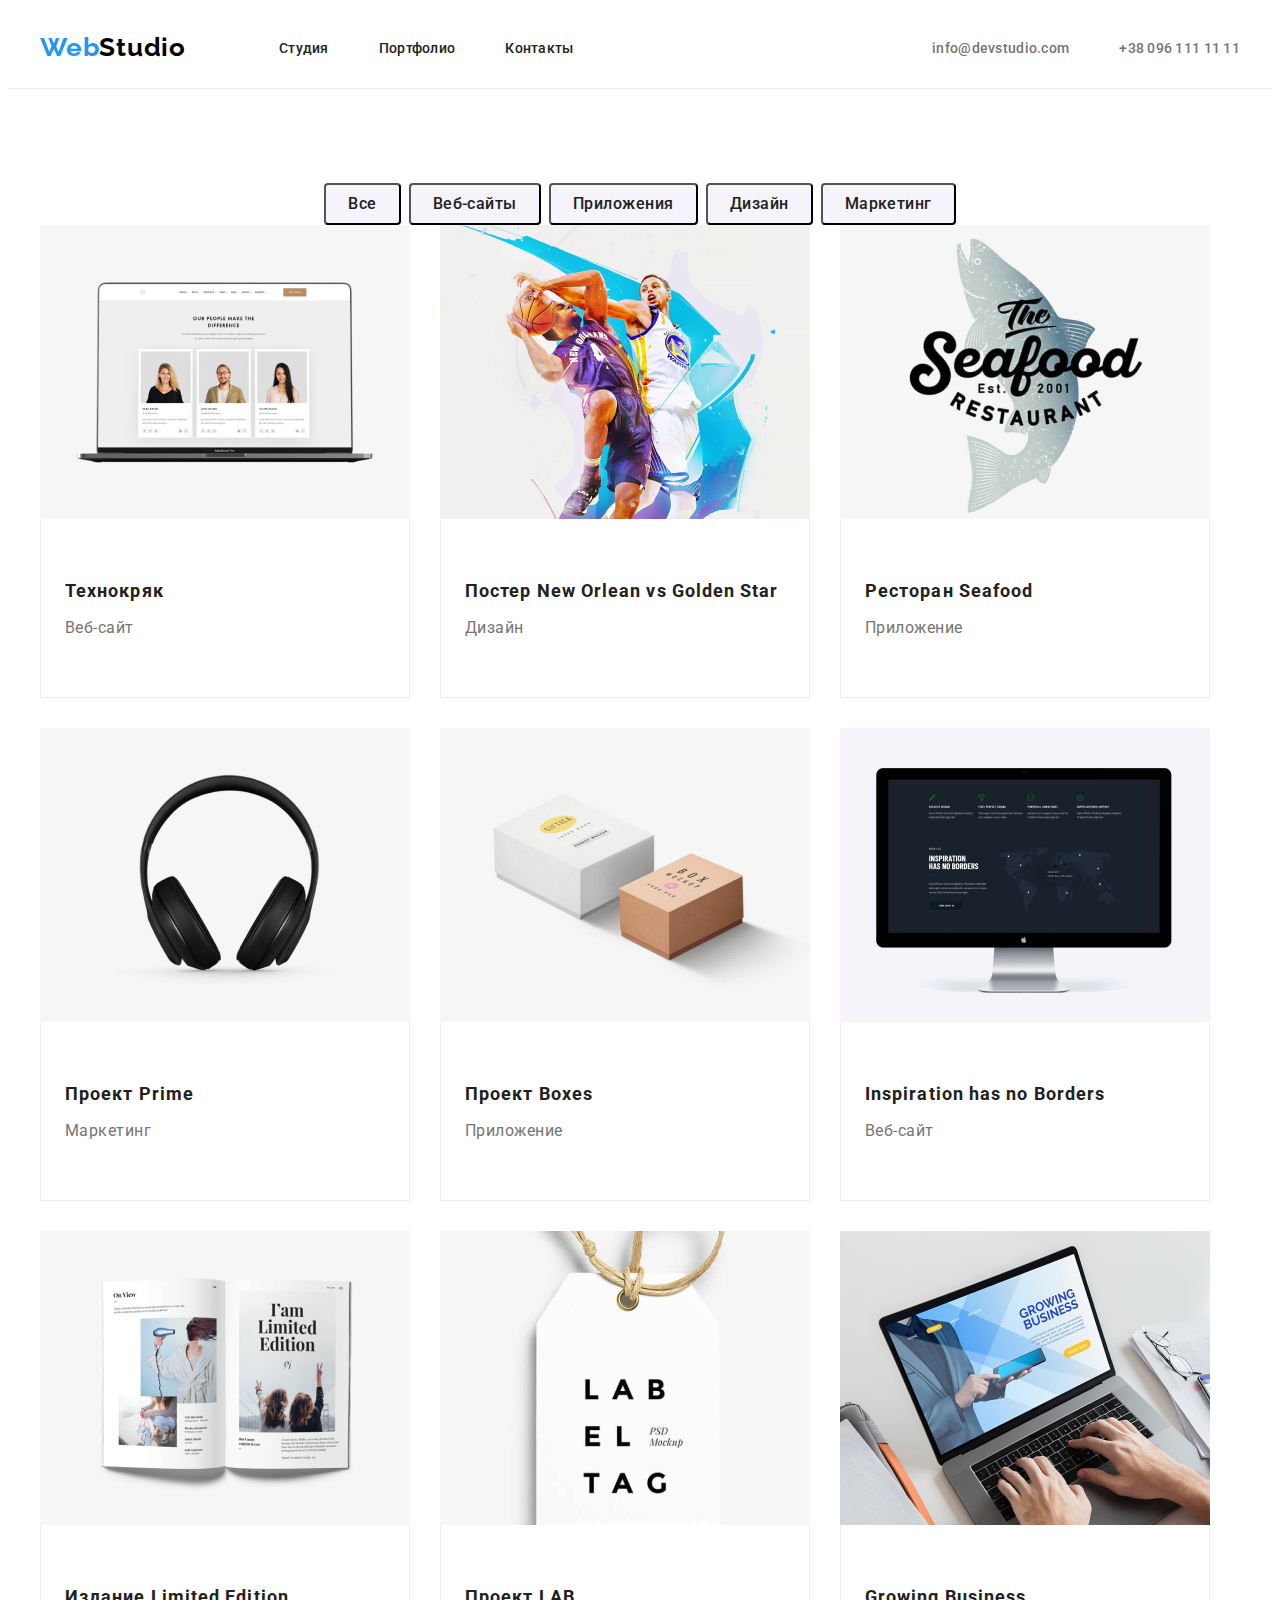
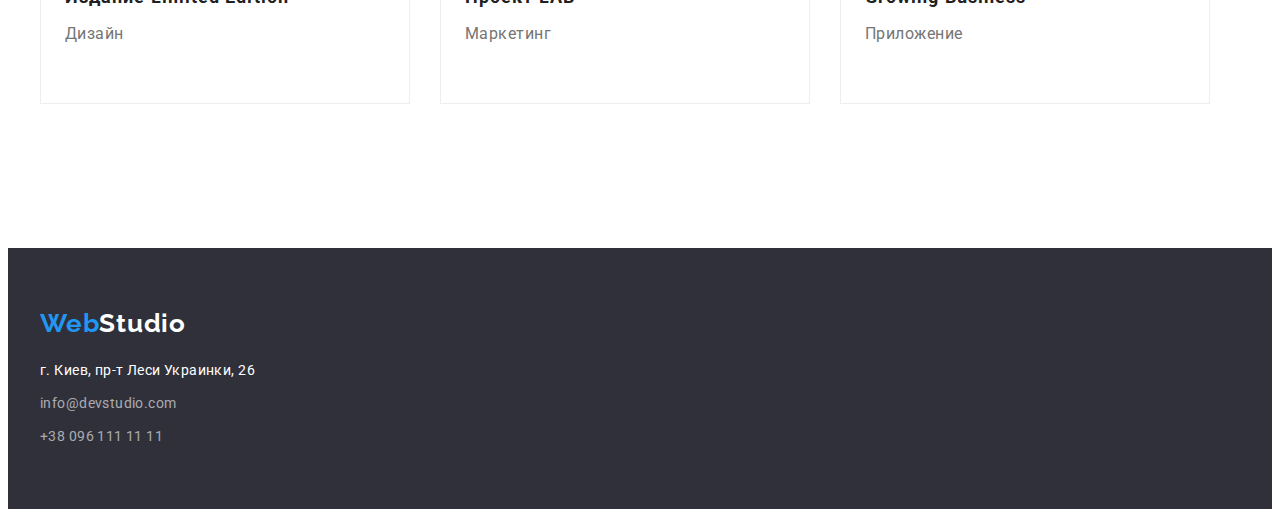
==== commit e2268a9e: "Changes" ====
--- a/portfolio.html
+++ b/portfolio.html
@@ -43,8 +43,8 @@
     
     <main>
         <!--Список кнопок-->
-<section class="buttons section">
-    <div class="container"></div>
+<section class="section">
+    <div class="container">
     <!--<h1 class="main-button">Buttons</h1>-->
 
     <ul class="button-list list">
@@ -60,48 +60,59 @@
 
     <ul class="projects-list list">
         <li class="projects-item list"><img src="./images/komputer.jpg" alt="ноутбук" width="370">
-        <h2 class="project-name">Технокряк</h2>
+        <div class="projects-card"><h2 class="project-name">Технокряк</h2>
         <p class="project-type">Веб-сайт</p>
+        </div>
         </li>
 
         <li class="projects-item list"><img src="./images/basketball.jpg" alt="баскетбол" width="370">
-            <h2 class="project-name">Постер New Orlean vs Golden Star</h2>
+            <div class="projects-card"><h2 class="project-name">Постер New Orlean vs Golden Star</h2>
             <p class="project-type">Дизайн</p>
+            </div>
         </li>
 
         <li class="projects-item list"><img src="./images/seafood.jpg" alt="лого Ресторан Seafood" width="370">
-            <h2 class="project-name">Ресторан Seafood</h2>
+            <div class="projects-card"><h2 class="project-name">Ресторан Seafood</h2>
             <p class="project-type">Приложение</p>
+            </div>
         </li>
 
         <li class="projects-item list"><img src="./images/earphones.jpg" alt="наушники" width="370">
-            <h2 class="project-name">Проект Prime</h2>
+            <div class="projects-card"><h2 class="project-name">Проект Prime</h2>
             <p class="project-type">Маркетинг</p>
+            </div>
+            
         </li>
 
         <li class="projects-item list"><img src="./images/boxes.jpg" alt="две коробки" width="370">
-            <h2 class="project-name">Проект Boxes</h2>
+            <div class="projects-card"><h2 class="project-name">Проект Boxes</h2>
             <p class="project-type">Приложение</p>
+            </div>
+           
         </li>
 
         <li class="projects-item list"><img src="./images/pk.jpg" alt="монитор" width="370">
-            <h2 class="project-name">Inspiration has no Borders</h2>
+            <div class="projects-card"><h2 class="project-name">Inspiration has no Borders</h2>
             <p class="project-type">Веб-сайт</p>
+            </div>
         </li>
 
         <li class="projects-item list"><img src="./images/book.jpg" alt="журнал" width="370">
-            <h2 class="project-name">Издание Limited Edition</h2>
+            <div class="projects-card"><h2 class="project-name">Издание Limited Edition</h2>
             <p class="project-type">Дизайн</p>
+            </div>
         </li>
 
         <li class="projects-item list"><img src="./images/birka.jpg" alt="бирка" width="370">
-            <h2 class="project-name">Проект LAB</h2>
+            <div class="projects-card"><h2 class="project-name">Проект LAB</h2>
             <p class="project-type">Маркетинг</p>
+            </div>
         </li>
 
         <li class="projects-item list"><img src="./images/laptop.jpg" alt="ноутбук" width="370">
-            <h2 class="project-name">Growing Business</h2>
+            <div class="projects-card"><h2 class="project-name">Growing Business</h2>
             <p class="project-type">Приложение</p>
+            </div>
         </li>
         
     </ul>
--- a/css/styles.css
+++ b/css/styles.css
@@ -64,7 +64,7 @@
     padding-top: 24px;
     padding-bottom: 25px;
     background: #FFFFFF;
-    outline: 1px solid #ECECEC;
+    border-bottom: 1px solid #ECECEC;
     
 }
 
@@ -77,7 +77,7 @@
    letter-spacing: 0.03em;
    color: #000;
   
-   margin-right: 93px;
+   
    
    
 }
@@ -156,9 +156,9 @@
 .hero{
     text-transform: uppercase;
     background-color: #2F303A;
-    margin: 0 auto;
     text-align: center;
-    
+    padding-top: 200px;
+    padding-bottom: 200px;
 }
 
 .hero-text{
@@ -201,11 +201,7 @@
 
 /*benefits*/
 
-.benefits{
-    background-color: #E5E5E5;
-    padding-top: 94px;
-    padding-bottom: 94px;
-}
+
 
 .benefits-list{
     display: flex;
@@ -235,6 +231,8 @@
     text-transform: uppercase;
     
     color: var(--accent-color-black);
+
+    margin-bottom: 10px;
 }
 
 .suptitle-benefits-list{
@@ -249,11 +247,13 @@
 /*our-work*/
 
 .our-work-section{
-    margin-bottom: 94px;
+    
+    padding-top: 0;
+    
 }
 
 .our-work{
-    margin-top: 94px;
+    
     margin-bottom: 50px;
     
     font-weight: 700;
@@ -263,11 +263,12 @@
     letter-spacing: 0.03em;
     
     color: var(--accent-color-black);
+    
 }
 
 .our-work-list{
     display:flex;
-    width: 370px;
+    
 }
 
 .our-work-img{
@@ -293,14 +294,17 @@
     
 }
 
-.our-team-worker{
-    margin-top: 30px;
+.team-card{
+
+    padding-top: 30px;
+    padding-bottom: 30px;
+    
     
 }
 
 .our-team-prof{
     margin-top: 10px;
-    margin-bottom: 30px;
+    
 
 }
 
@@ -354,13 +358,13 @@
 /*futter*/
 .footer{
     background-color: #2F303A;
-    padding: 94px 0;
+    padding: 60px 0;
 }
 
 
 .web-footer{
     color: var(--accent-color);
-    margin-top: 60px;
+    
    
 }
 
@@ -374,7 +378,10 @@
 }
 
 .adres-item{
-    padding-bottom: 9px;
+    margin-bottom: 9px;
+}
+.adres-item:last-child{
+    margin-bottom: 0;
 }
 
 .nav-link{
@@ -435,13 +442,14 @@
     
 }
 .button-list{
-    margin-top: 100px;
+    display: flex;
     justify-content: center;
     
 }
 
 .button-item{
-    display:inline;
+    display:flex;
+    justify-content: center;
     margin-right: 8px;
     
 }
@@ -499,9 +507,7 @@
     font-size: 18px;
     line-height: 2;
     letter-spacing: 0.06em;
-    display: flex;
-    margin-left: 24px;
-    margin-top: 20px;
+
     color:var(--accent-color-black);
 
 }
@@ -509,19 +515,33 @@
 .projects-item{
    margin-right: 30px;
    margin-bottom: 30px;
-   margin-top: 56px;
+  
     background: #FFFFFF;
-    border: 1px solid #EEEEEE;
+   
 }
 
 .projects-item:nth-child(3n){
     margin-right: 0;
+}
+.projects-item:nth-last-child(-n+3){
+    margin-bottom: 0;
 }
 
 .projects-list{
     display:flex;
     flex-wrap: wrap;
-    justify-content: center;
+    margin-bottom: 50px;
+    
+}
+
+.projects-card{
+    padding-left: 24px;
+    padding-top: 54px ;
+    padding-right: 24px;
+    padding-bottom: 54px;
+    border-left: 1px solid #EEEEEE;
+    border-right: 1px solid #EEEEEE;
+    border-bottom: 1px solid #EEEEEE;
 }
 
 
@@ -531,8 +551,7 @@
     font-size: 16px;
     line-height: 1.87;
     letter-spacing: 0.03em;
-    display: flex;
-    margin-left: 24px;
+    
     margin-top: 4px;
     
     
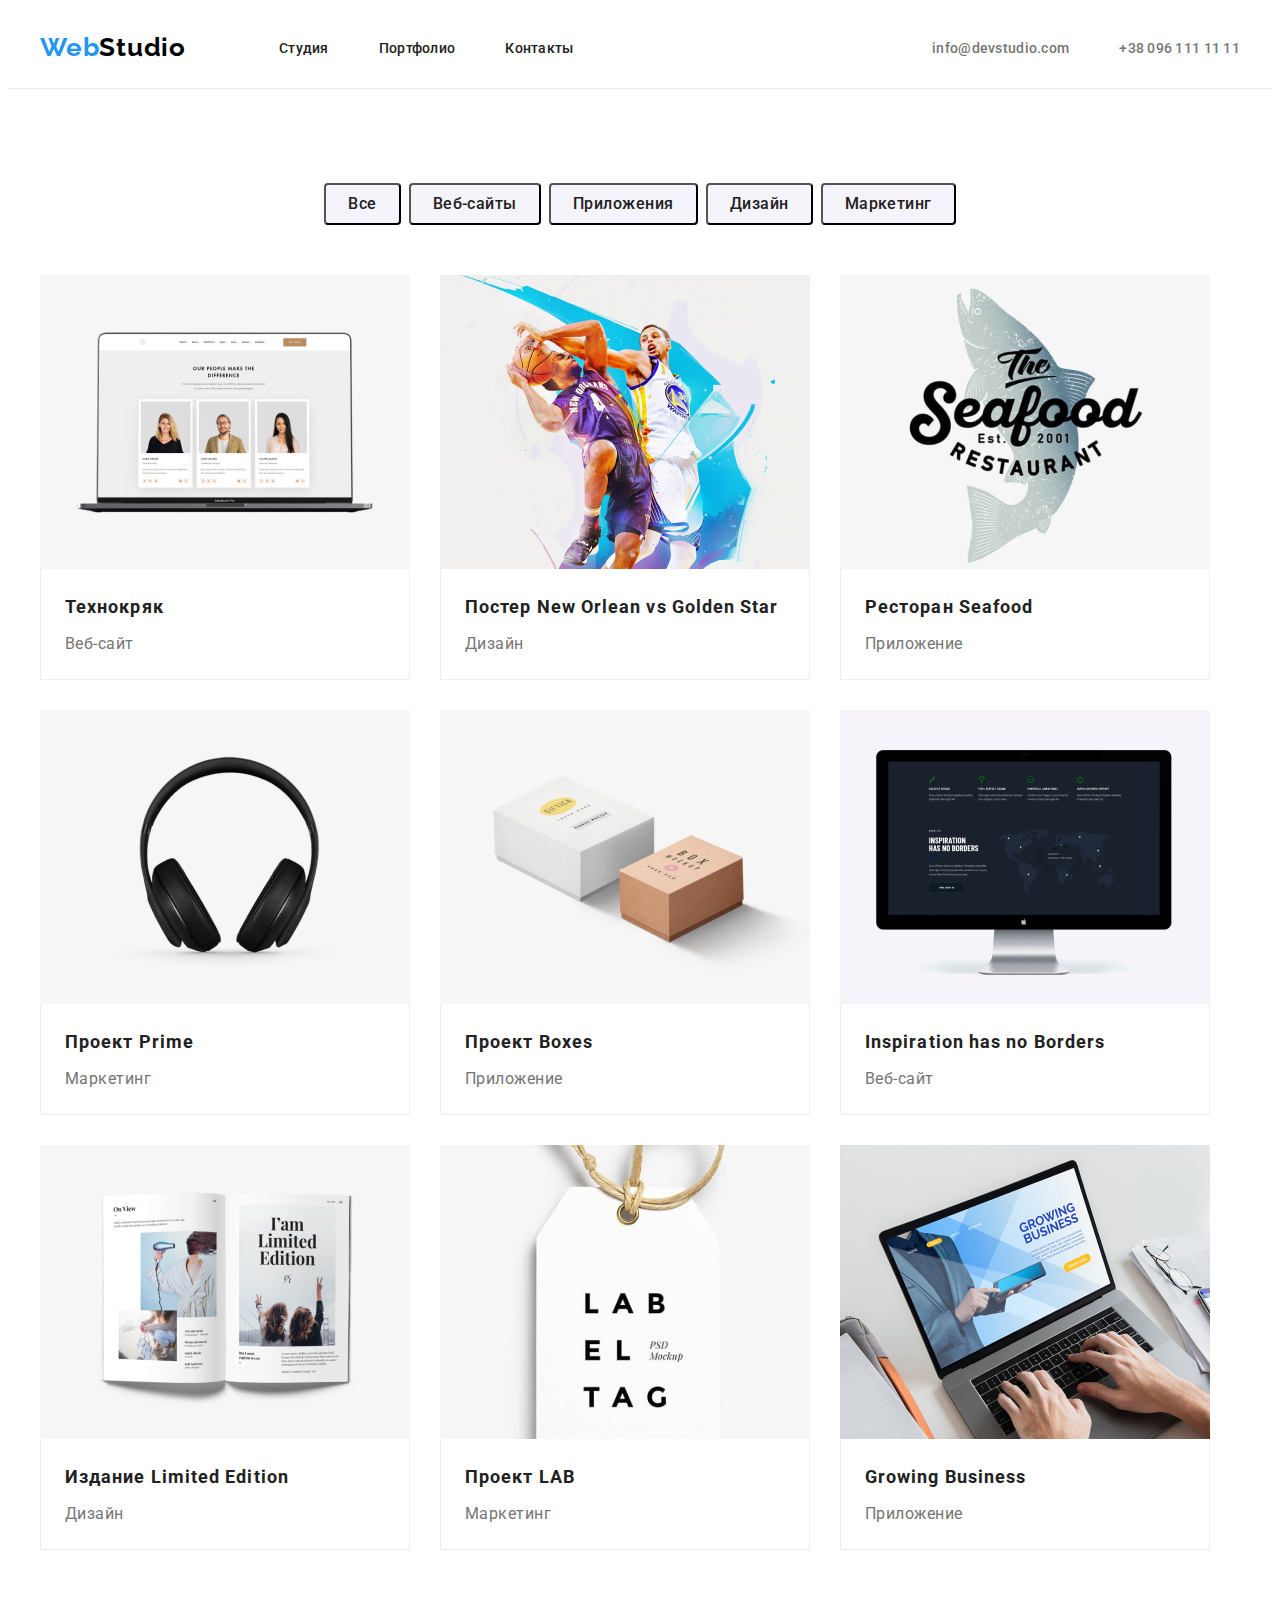
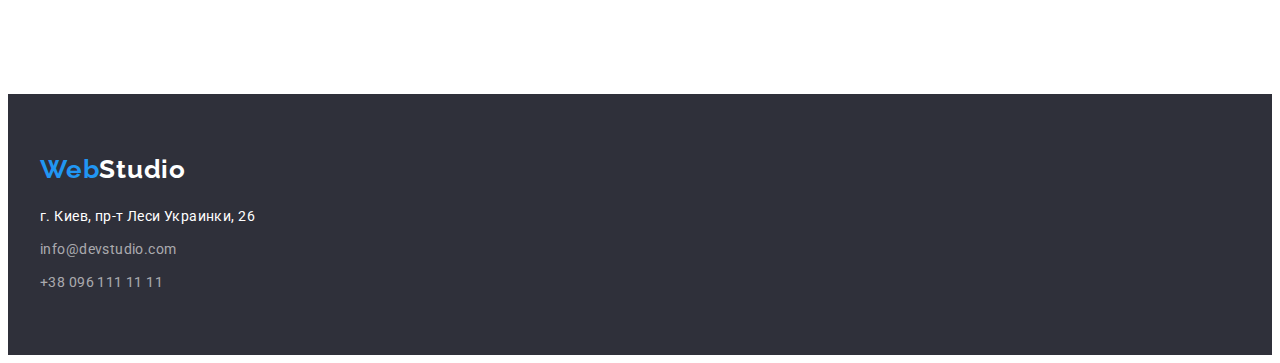
==== commit 63bb1e28: "finish3" ====
--- a/portfolio.html
+++ b/portfolio.html
@@ -45,7 +45,7 @@
         <!--Список кнопок-->
 <section class="section">
     <div class="container">
-    <!--<h1 class="main-button">Buttons</h1>-->
+    <h1 class="main-button visually-hidden">Buttons</h1>
 
     <ul class="button-list list">
         <li class="button-item"><button class="button-portfolio button button-all">Все</button></li>
--- a/css/styles.css
+++ b/css/styles.css
@@ -20,7 +20,7 @@
     
 }
 
-/**{
+/*{
     outline: 1px solid;color: tomato;
 }*/
 
@@ -48,6 +48,19 @@
     padding-left: 15px;
     padding-right: 15px;
     
+}
+
+.visually-hidden{
+    position: absolute;
+    width: 1px;
+    height: 1px;
+    margin: -1px;
+    border: 0;
+    padding: 0;
+    white-space: nowrap;
+    clip-path: inset(100%);
+    clip: rect(0 0 0 0);
+    overflow: hidden;
 }
 
 .section{
@@ -302,11 +315,7 @@
     
 }
 
-.our-team-prof{
-    margin-top: 10px;
-    
-
-}
+
 
 .our-team-element{
     background: #FFFFFF;
@@ -353,6 +362,7 @@
     letter-spacing: 0.03em;
     
     color:var(--accent-color-gray);
+    margin-top: 10px;
 }
 
 /*futter*/
@@ -444,6 +454,7 @@
 .button-list{
     display: flex;
     justify-content: center;
+    margin-bottom: 50px;
     
 }
 
@@ -536,9 +547,9 @@
 
 .projects-card{
     padding-left: 24px;
-    padding-top: 54px ;
+    padding-top: 20px ;
     padding-right: 24px;
-    padding-bottom: 54px;
+    padding-bottom: 20px;
     border-left: 1px solid #EEEEEE;
     border-right: 1px solid #EEEEEE;
     border-bottom: 1px solid #EEEEEE;
